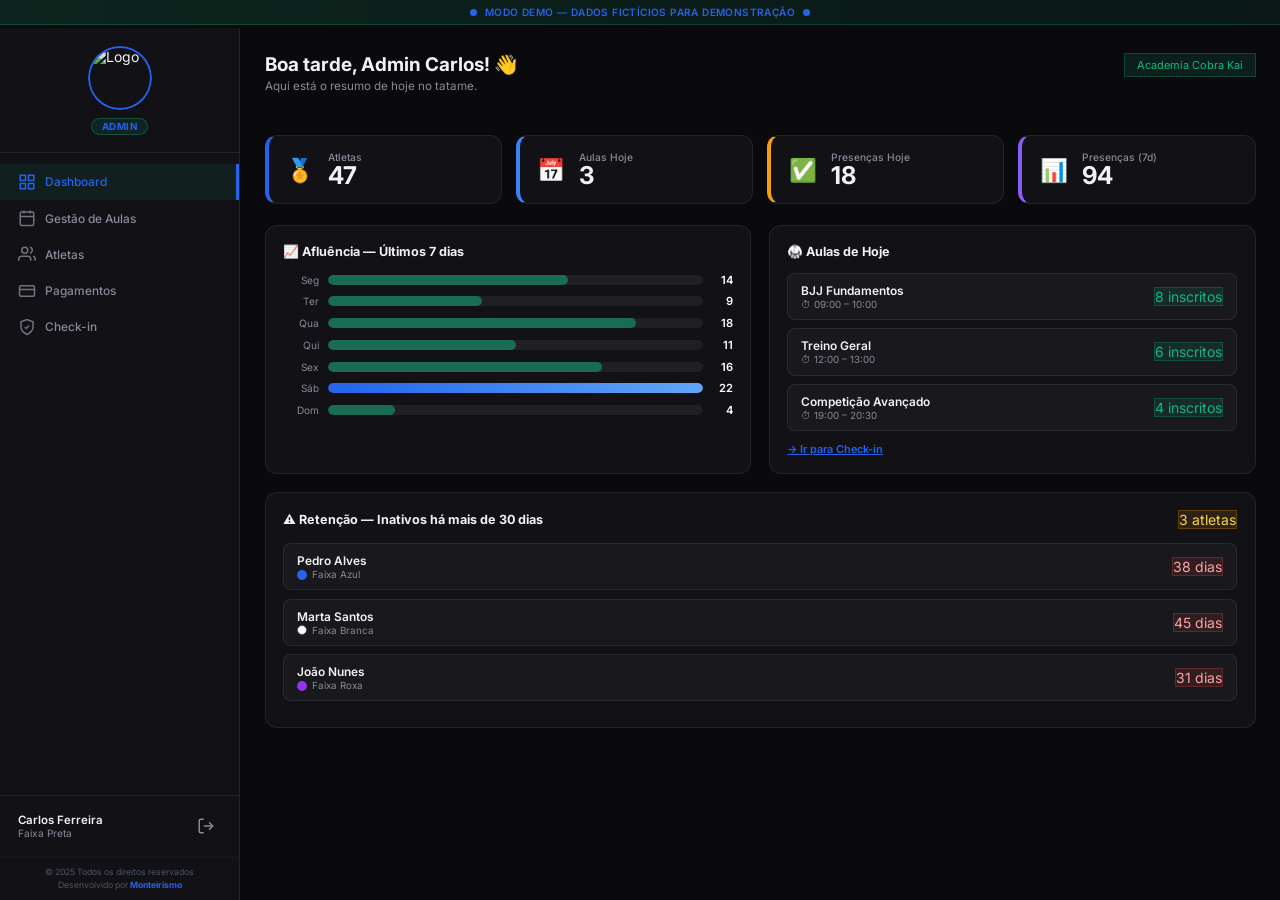
==== demo.html @ 76467cbd "modif. design" ====
<!DOCTYPE html>
<html lang="pt">
<head>
  <meta charset="UTF-8" />
  <meta name="viewport" content="width=device-width, initial-scale=1.0" />
  <title>Tatame Control — Demo</title>
  <link href="https://fonts.googleapis.com/css2?family=Inter:wght@300;400;500;600;700&display=swap" rel="stylesheet" />
  <style>
    /* ===== RESET & VARS ===== */
    *, *::before, *::after { box-sizing: border-box; margin: 0; padding: 0; }
    :root {
      --primary: #2563eb;
      --primary-dark: #1d4ed8;
      --primary-glow: rgba(37, 99, 235, 0.2);
      --bg-dark: #0a0a0c;
      --bg-card: #111116;
      --bg-hover: rgba(255,255,255,0.04);
      --text-main: #f2f2f5;
      --text-muted: #8a8a9a;
      --danger: #ef4444;
      --warning: #f0b429;
      --blue: #3b82f6;
      --purple: #8b5cf6;
      --border: rgba(255,255,255,0.08);
      --radius: 12px;
      --sidebar-w: 240px;
    }
    html, body { height: 100%; overflow: hidden; font-family: 'Inter', system-ui, sans-serif; font-size: 14px; background: var(--bg-dark); color: var(--text-main); }

    /* ===== LAYOUT ===== */
    .app { display: flex; height: 100%; overflow: hidden; }

    /* ===== SIDEBAR ===== */
    .sidebar {
      width: var(--sidebar-w);
      background: var(--bg-card);
      border-right: 1px solid var(--border);
      display: flex;
      flex-direction: column;
      flex-shrink: 0;
      overflow: hidden;
    }
    .sidebar-header {
      padding: 1.25rem 1rem;
      border-bottom: 1px solid var(--border);
      display: flex;
      flex-direction: column;
      align-items: center;
      gap: 0.6rem;
    }
    .sidebar-logo-wrap {
      width: 64px; height: 64px;
      border-radius: 50%;
      border: 2px solid var(--primary);
      background: white;
      display: flex; align-items: center; justify-content: center;
      overflow: hidden;
      padding: 3px;
    }
    .sidebar-logo-wrap span {
      font-size: 1.8rem;
    }
    .role-badge {
      background: rgba(16,185,129,0.12);
      color: var(--primary);
      border: 1px solid rgba(16,185,129,0.3);
      padding: 2px 10px;
      border-radius: 999px;
      font-size: 0.7rem;
      font-weight: 700;
      text-transform: uppercase;
      letter-spacing: 0.06em;
    }
    .sidebar-nav {
      flex: 1;
      padding: 0.75rem 0;
      overflow-y: auto;
    }
    .nav-item {
      display: flex;
      align-items: center;
      gap: 0.65rem;
      padding: 0.65rem 1.25rem;
      color: var(--text-muted);
      cursor: pointer;
      transition: all 0.18s;
      font-size: 0.85rem;
      font-weight: 500;
      border-right: 3px solid transparent;
      user-select: none;
    }
    .nav-item:hover { background: rgba(255,255,255,0.04); color: var(--text-main); }
    .nav-item.active { background: rgba(16,185,129,0.08); color: var(--primary); border-right-color: var(--primary); }
    .nav-item svg { flex-shrink: 0; opacity: 0.8; }
    .nav-item.active svg { opacity: 1; }
    .sidebar-footer {
      padding: 1rem 1.25rem;
      border-top: 1px solid var(--border);
      display: flex;
      align-items: center;
      justify-content: space-between;
    }
    .user-info .user-name { font-size: 0.82rem; font-weight: 600; }
    .user-info .user-belt { font-size: 0.72rem; color: var(--text-muted); }
    .btn-logout {
      width: 32px; height: 32px;
      display: flex; align-items: center; justify-content: center;
      border-radius: 8px;
      color: var(--text-muted);
      cursor: pointer;
      transition: all 0.2s;
    }
    .btn-logout:hover { background: rgba(239,68,68,0.1); color: var(--danger); }
    .sidebar-credits {
      padding: 0.6rem 1rem;
      text-align: center;
      font-size: 0.62rem;
      color: #4b5563;
      border-top: 1px solid rgba(255,255,255,0.02);
      line-height: 1.5;
    }
    .sidebar-credits strong { color: var(--primary); }

    /* ===== MAIN ===== */
    .main-content {
      flex: 1;
      overflow-y: auto;
      padding: 1.75rem;
      background: var(--bg-dark);
    }
    .page { display: none; animation: fadeIn 0.3s ease; }
    .page.active { display: block; }
    @keyframes fadeIn { from { opacity:0; transform:translateY(8px); } to { opacity:1; transform:translateY(0); } }

    /* ===== SHARED ===== */
    .page-title { font-size: 1.35rem; font-weight: 700; margin-bottom: 0.25rem; }
    .page-subtitle { color: var(--text-muted); font-size: 0.83rem; margin-bottom: 1.5rem; }
    .card {
      background: var(--bg-card);
      border: 1px solid var(--border);
      border-radius: var(--radius);
      padding: 1.25rem;
    }
    .card-title { font-size: 0.9rem; font-weight: 700; margin-bottom: 1rem; }
    .pill-primary { background: var(--primary-glow); color: var(--primary); border:1px solid rgba(37, 99, 235, 0.3); }
    .pill-green { background: rgba(16,185,129,0.12); color: #10b981; border:1px solid rgba(16,185,129,0.25); }
    .pill-red   { background: rgba(239,68,68,0.12); color: #fca5a5; border:1px solid rgba(239,68,68,0.25); }
    .pill-blue  { background: rgba(59,130,246,0.12); color: #93c5fd; border:1px solid rgba(59,130,246,0.25); }
    .pill-yellow{ background: rgba(245,158,11,0.12); color: #fcd34d; border:1px solid rgba(245,158,11,0.25); }
    .pill-gray  { background: rgba(255,255,255,0.07); color: var(--text-muted); border:1px solid var(--border); }

    /* ===== DASHBOARD ===== */
    .stat-grid { display: grid; grid-template-columns: repeat(4,1fr); gap: 1rem; margin-bottom: 1.5rem; }
    .stat-card {
      background: var(--bg-card);
      border: 1px solid var(--border);
      border-radius: var(--radius);
      padding: 1.1rem 1.25rem;
      display: flex; align-items: center; gap: 1rem;
      transition: transform 0.2s, box-shadow 0.2s;
    }
    .stat-card:hover { transform: translateY(-2px); box-shadow: 0 8px 24px rgba(0,0,0,0.3); }
    .stat-card.green { border-left: 4px solid var(--primary); }
    .stat-card.blue  { border-left: 4px solid #3b82f6; }
    .stat-card.orange{ border-left: 4px solid #f59e0b; }
    .stat-card.purple{ border-left: 4px solid #8b5cf6; }
    .stat-icon { font-size: 1.6rem; flex-shrink: 0; }
    .stat-label { font-size: 0.73rem; color: var(--text-muted); font-weight: 500; }
    .stat-value { font-size: 1.75rem; font-weight: 700; line-height: 1; }

    .dash-grid { display: grid; grid-template-columns: 1fr 1fr; gap: 1.25rem; }
    .chart-bar-row { display:flex; align-items:center; gap:0.6rem; margin-bottom:0.55rem; }
    .chart-day { width:2.6rem; text-align:right; font-size:0.72rem; color:var(--text-muted); text-transform:capitalize; flex-shrink:0; }
    .chart-track { flex:1; background:rgba(255,255,255,0.06); border-radius:999px; height:10px; overflow:hidden; }
    .chart-fill { height:100%; border-radius:999px; background:linear-gradient(90deg,var(--primary),#60a5fa); transition:width 0.5s ease; }
    .chart-count { width:1.5rem; text-align:right; font-size:0.8rem; font-weight:600; flex-shrink:0; }

    .class-row {
      display:flex; justify-content:space-between; align-items:center;
      background:rgba(255,255,255,0.03); border:1px solid var(--border);
      border-radius:8px; padding:0.65rem 0.9rem; margin-bottom:0.6rem;
    }
    .class-row-title { font-weight:600; font-size:0.85rem; }
    .class-row-time  { font-size:0.7rem; color:var(--text-muted); margin-top:1px; }

    .progress-wrap { margin-bottom: 1.5rem; }
    .progress-label { display:flex; justify-content:space-between; font-size:0.78rem; color:var(--text-muted); margin-bottom:0.35rem; }
    .progress-track { background:rgba(255,255,255,0.08); border-radius:999px; height:8px; overflow:hidden; }
    .progress-fill { height:100%; border-radius:999px; background:linear-gradient(90deg,var(--primary),#60a5fa); }

    /* ===== ATLETAS ===== */
    .search-bar {
      display:flex; gap:0.75rem; margin-bottom:1.25rem; align-items:center;
    }
    .search-input {
      flex:1; background:var(--bg-card); border:1px solid var(--border);
      border-radius:8px; padding:0.55rem 0.9rem;
      color:var(--text-main); font-size:0.85rem; outline:none;
      transition:border-color 0.2s;
    }
    .search-input:focus { border-color:var(--primary); }
    .athlete-table { width:100%; border-collapse:collapse; }
    .athlete-table thead th {
      text-align:left; font-size:0.72rem; font-weight:600;
      color:var(--text-muted); text-transform:uppercase; letter-spacing:0.06em;
      padding:0.5rem 0.75rem; border-bottom:1px solid var(--border);
    }
    .athlete-table tbody tr { border-bottom:1px solid rgba(255,255,255,0.04); transition:background 0.15s; }
    .athlete-table tbody tr:hover { background:rgba(255,255,255,0.02); }
    .athlete-table td { padding:0.7rem 0.75rem; font-size:0.83rem; }
    .avatar {
      width:30px; height:30px; border-radius:50%;
      display:inline-flex; align-items:center; justify-content:center;
      font-weight:700; font-size:0.75rem; flex-shrink:0;
    }
    .belt-dot {
      width:10px; height:10px; border-radius:50%; display:inline-block;
    }

    /* ===== PAGAMENTOS ===== */
    .payment-row {
      display:flex; justify-content:space-between; align-items:center;
      padding:0.75rem 0; border-bottom:1px solid rgba(255,255,255,0.04);
    }
    .payment-row:last-child { border-bottom:none; }
    .payment-name { font-weight:600; font-size:0.85rem; }
    .payment-plan { font-size:0.72rem; color:var(--text-muted); margin-top:2px; }

    /* ===== CHECK-IN ===== */
    .checkin-header { display:flex; justify-content:space-between; align-items:center; margin-bottom:1.25rem; }
    .checkin-class-select {
      display:grid; grid-template-columns:1fr 1fr; gap:0.75rem; margin-bottom:1.25rem;
    }
    .checkin-class-card {
      background:var(--bg-card); border:1px solid var(--border);
      border-radius:10px; padding:0.9rem 1rem; cursor:pointer; transition:all 0.18s;
    }
    .checkin-class-card:hover, .checkin-class-card.selected {
      border-color:var(--primary); background:var(--primary-glow);
    }
    .checkin-class-name { font-weight:700; font-size:0.88rem; margin-bottom:2px; }
    .checkin-class-meta { font-size:0.72rem; color:var(--text-muted); }
    .checkin-list { display:flex; flex-direction:column; gap:0.5rem; }
    .checkin-athlete-row {
      display:flex; justify-content:space-between; align-items:center;
      background:rgba(255,255,255,0.03); border:1px solid var(--border);
      border-radius:8px; padding:0.6rem 0.9rem;
    }
    .checkin-name { font-size:0.85rem; font-weight:600; }
    .checkin-belt { font-size:0.7rem; color:var(--text-muted); margin-top:1px; }
    .checkin-btn {
      padding:0.3rem 0.8rem; border-radius:6px; font-size:0.75rem; font-weight:700;
      cursor:pointer; transition:all 0.18s; border:none;
    }
    .checkin-btn.in { background:rgba(37,99,235,0.15); color:var(--primary); border:1px solid rgba(37,99,235,0.3); }
    .checkin-btn.in:hover { background:var(--primary); color:white; }
    .checkin-btn.done { background:rgba(37,99,235,0.08); color:#60a5fa; border:1px solid rgba(37,99,235,0.2); cursor:default; }

    /* ===== AULAS ===== */
    .classes-grid { display:grid; grid-template-columns:repeat(2,1fr); gap:1rem; }
    .class-card {
      background:var(--bg-card); border:1px solid var(--border);
      border-radius:var(--radius); padding:1.1rem;
      transition:all 0.2s;
    }
    .class-card:hover { border-color:rgba(37,99,235,0.4); transform:translateY(-2px); }
    .class-card-header { display:flex; justify-content:space-between; align-items:flex-start; margin-bottom:0.75rem; }
    .class-card-title { font-weight:700; font-size:0.9rem; }
    .class-card-date { font-size:0.72rem; color:var(--text-muted); margin-top:2px; }
    .class-card-meta { display:flex; gap:0.5rem; flex-wrap:wrap; margin-bottom:0.9rem; }
    .class-card-meta span { font-size:0.72rem; color:var(--text-muted); }
    .class-capacity { margin-bottom:0.75rem; }
    .capacity-bar-track { background:rgba(255,255,255,0.08); border-radius:999px; height:6px; margin-top:4px; overflow:hidden; }
    .capacity-bar-fill { height:100%; border-radius:999px; background:var(--primary); }
    .btn-book {
      width:100%; padding:0.55rem; border-radius:8px;
      font-size:0.82rem; font-weight:700; cursor:pointer; border:none;
      transition:all 0.2s;
    }
    .btn-book.available { background:rgba(37,99,235,0.15); color:var(--primary); border:1px solid rgba(37,99,235,0.3); }
    .btn-book.available:hover { background:var(--primary); color:white; }
    .btn-book.booked { background:rgba(37,99,235,0.08); color:#60a5fa; border:1px solid rgba(37,99,235,0.2); cursor:default; }
    .btn-book.full { background:rgba(239,68,68,0.08); color:#fca5a5; border:1px solid rgba(239,68,68,0.2); cursor:default; }

    /* ===== DEMO BADGE (fora do demo) ===== */
    .demo-mode-banner {
      position:absolute; top:0; left:0; right:0;
      background:linear-gradient(90deg,rgba(16,185,129,0.15),rgba(16,185,129,0.08));
      border-bottom:1px solid rgba(16,185,129,0.25);
      padding:6px 14px;
      display:flex; align-items:center; justify-content:center; gap:8px;
      font-size:0.72rem; color:var(--primary); font-weight:600;
      letter-spacing:0.04em; text-transform:uppercase;
      z-index:10;
    }
    .demo-dot { width:7px; height:7px; border-radius:50%; background:var(--primary); animation:pulse 2s infinite; }
    @keyframes pulse { 0%,100%{opacity:1;transform:scale(1)} 50%{opacity:0.5;transform:scale(0.8)} }
    .app-wrapper { position:relative; height:100%; display:flex; flex-direction:column; }
    .app-inner { flex:1; overflow:hidden; display:flex; flex-direction:column; }
    .app-with-banner { padding-top:28px; }

    /* scrollbar */
    ::-webkit-scrollbar { width:4px; }
    ::-webkit-scrollbar-track { background:transparent; }
    ::-webkit-scrollbar-thumb { background:rgba(255,255,255,0.12); border-radius:2px; }
  </style>
</head>
<body>
<div class="app-wrapper">
  <div class="demo-mode-banner">
    <div class="demo-dot"></div>
    Modo Demo — Dados fictícios para demonstração
    <div class="demo-dot"></div>
  </div>

  <div class="app-inner app-with-banner">
    <div class="app">

      <!-- SIDEBAR -->
      <nav class="sidebar">
        <div class="sidebar-header">
          <div class="sidebar-logo-wrap" style="padding: 0; border: none; background: transparent;">
            <img src="https://xohxgafjrafssdogkrpu.supabase.co/storage/v1/object/public/imagens/TatameControl_logo.png" alt="Logo" style="width: 100%; height: 100%; border-radius: 50%; object-fit: cover; border: 2px solid var(--primary);" />
          </div>
          <span class="role-badge">Admin</span>
        </div>
        <div class="sidebar-nav">
          <div class="nav-item active" onclick="showPage('dashboard',this)">
            <svg width="18" height="18" viewBox="0 0 24 24" fill="none" stroke="currentColor" stroke-width="2"><rect x="3" y="3" width="7" height="7"/><rect x="14" y="3" width="7" height="7"/><rect x="3" y="14" width="7" height="7"/><rect x="14" y="14" width="7" height="7"/></svg>
            Dashboard
          </div>
          <div class="nav-item" onclick="showPage('aulas',this)">
            <svg width="18" height="18" viewBox="0 0 24 24" fill="none" stroke="currentColor" stroke-width="2"><rect x="3" y="4" width="18" height="18" rx="2"/><line x1="16" y1="2" x2="16" y2="6"/><line x1="8" y1="2" x2="8" y2="6"/><line x1="3" y1="10" x2="21" y2="10"/></svg>
            Gestão de Aulas
          </div>
          <div class="nav-item" onclick="showPage('atletas',this)">
            <svg width="18" height="18" viewBox="0 0 24 24" fill="none" stroke="currentColor" stroke-width="2"><path d="M17 21v-2a4 4 0 0 0-4-4H5a4 4 0 0 0-4 4v2"/><circle cx="9" cy="7" r="4"/><path d="M23 21v-2a4 4 0 0 0-3-3.87"/><path d="M16 3.13a4 4 0 0 1 0 7.75"/></svg>
            Atletas
          </div>
          <div class="nav-item" onclick="showPage('pagamentos',this)">
            <svg width="18" height="18" viewBox="0 0 24 24" fill="none" stroke="currentColor" stroke-width="2"><rect x="2" y="5" width="20" height="14" rx="2"/><line x1="2" y1="10" x2="22" y2="10"/></svg>
            Pagamentos
          </div>
          <div class="nav-item" onclick="showPage('checkin',this)">
            <svg width="18" height="18" viewBox="0 0 24 24" fill="none" stroke="currentColor" stroke-width="2"><path d="M12 22s8-4 8-10V5l-8-3-8 3v7c0 6 8 10 8 10z"/><path d="M9 12l2 2 4-4"/></svg>
            Check-in
          </div>
        </div>
        <div class="sidebar-footer">
          <div class="user-info">
            <div class="user-name">Carlos Ferreira</div>
            <div class="user-belt">Faixa Preta</div>
          </div>
          <div class="btn-logout" title="Sair">
            <svg width="18" height="18" viewBox="0 0 24 24" fill="none" stroke="currentColor" stroke-width="2"><path d="M9 21H5a2 2 0 0 1-2-2V5a2 2 0 0 1 2-2h4"/><polyline points="16 17 21 12 16 7"/><line x1="21" y1="12" x2="9" y2="12"/></svg>
          </div>
        </div>
        <div class="sidebar-credits">
          <p>© 2025 Todos os direitos reservados</p>
          <p>Desenvolvido por <strong>Monteirismo</strong></p>
        </div>
      </nav>

      <!-- MAIN -->
      <main class="main-content">

        <!-- ===== DASHBOARD ===== -->
        <div class="page active" id="page-dashboard">
          <div style="display:flex;justify-content:space-between;align-items:flex-start;margin-bottom:1.5rem;">
            <div>
              <div class="page-title">Boa tarde, Admin Carlos! 👋</div>
              <div class="page-subtitle">Aqui está o resumo de hoje no tatame.</div>
            </div>
            <span class="pill pill-green" style="font-size:0.78rem;padding:4px 12px;">Academia Cobra Kai</span>
          </div>

          <div class="stat-grid">
            <div class="stat-card green">
              <div class="stat-icon">🏅</div>
              <div><div class="stat-label">Atletas</div><div class="stat-value">47</div></div>
            </div>
            <div class="stat-card blue">
              <div class="stat-icon">📅</div>
              <div><div class="stat-label">Aulas Hoje</div><div class="stat-value">3</div></div>
            </div>
            <div class="stat-card orange">
              <div class="stat-icon">✅</div>
              <div><div class="stat-label">Presenças Hoje</div><div class="stat-value">18</div></div>
            </div>
            <div class="stat-card purple">
              <div class="stat-icon">📊</div>
              <div><div class="stat-label">Presenças (7d)</div><div class="stat-value">94</div></div>
            </div>
          </div>

          <div class="dash-grid">
            <!-- Gráfico -->
            <div class="card">
              <div class="card-title">📈 Afluência — Últimos 7 dias</div>
              <div id="chart"></div>
            </div>

            <!-- Aulas de Hoje -->
            <div class="card">
              <div class="card-title">🥋 Aulas de Hoje</div>
              <div class="class-row">
                <div><div class="class-row-title">BJJ Fundamentos</div><div class="class-row-time">⏱ 09:00 – 10:00</div></div>
                <span class="pill pill-green">8 inscritos</span>
              </div>
              <div class="class-row">
                <div><div class="class-row-title">Treino Geral</div><div class="class-row-time">⏱ 12:00 – 13:00</div></div>
                <span class="pill pill-green">6 inscritos</span>
              </div>
              <div class="class-row">
                <div><div class="class-row-title">Competição Avançado</div><div class="class-row-time">⏱ 19:00 – 20:30</div></div>
                <span class="pill pill-green">4 inscritos</span>
              </div>
              <a href="#" style="display:block;margin-top:0.75rem;font-size:0.78rem;color:var(--primary);font-weight:600;" onclick="showPage('checkin',document.querySelector('.nav-item:nth-child(5)'));return false;">→ Ir para Check-in</a>
            </div>

            <!-- Retenção -->
            <div class="card" style="grid-column:1/-1;">
              <div style="display:flex;justify-content:space-between;align-items:center;margin-bottom:1rem;">
                <div class="card-title" style="margin:0;">⚠️ Retenção — Inativos há mais de 30 dias</div>
                <span class="pill pill-yellow">3 atletas</span>
              </div>
              <div class="class-row">
                <div><div class="class-row-title">Pedro Alves</div><div class="class-row-time" style="display:flex;align-items:center;gap:5px;"><span class="belt-dot" style="background:#2563eb;"></span>Faixa Azul</div></div>
                <span class="pill pill-red">38 dias</span>
              </div>
              <div class="class-row">
                <div><div class="class-row-title">Marta Santos</div><div class="class-row-time" style="display:flex;align-items:center;gap:5px;"><span class="belt-dot" style="background:#fff;border:1px solid #555;"></span>Faixa Branca</div></div>
                <span class="pill pill-red">45 dias</span>
              </div>
              <div class="class-row">
                <div><div class="class-row-title">João Nunes</div><div class="class-row-time" style="display:flex;align-items:center;gap:5px;"><span class="belt-dot" style="background:#9333ea;"></span>Faixa Roxa</div></div>
                <span class="pill pill-red">31 dias</span>
              </div>
            </div>
          </div>
        </div>

        <!-- ===== AULAS ===== -->
        <div class="page" id="page-aulas">
          <div class="page-title">Gestão de Aulas</div>
          <div class="page-subtitle">Cria e gere as aulas da tua academia.</div>

          <div style="display:flex;justify-content:space-between;align-items:center;margin-bottom:1.25rem;">
            <div style="font-size:0.82rem;color:var(--text-muted);">Semana de 10 – 16 Mar 2025</div>
            <button style="background:var(--primary);color:white;padding:0.5rem 1rem;border-radius:8px;font-size:0.8rem;font-weight:700;cursor:pointer;border:none;">+ Nova Aula</button>
          </div>

          <div class="classes-grid">
            <div class="class-card">
              <div class="class-card-header">
                <div><div class="class-card-title">BJJ Fundamentos</div><div class="class-card-date">Segunda, 10 Mar</div></div>
                <span class="pill pill-green">Aberta</span>
              </div>
              <div class="class-card-meta">
                <span>⏱ 09:00 – 10:00</span>
                <span>•</span>
                <span>👤 Carlos Ferreira</span>
                <span>•</span>
                <span>🔄 Recorrente</span>
              </div>
              <div class="class-capacity">
                <div style="display:flex;justify-content:space-between;font-size:0.72rem;color:var(--text-muted);margin-bottom:3px;"><span>Inscritos</span><span>8 / 15</span></div>
                <div class="capacity-bar-track"><div class="capacity-bar-fill" style="width:53%;"></div></div>
              </div>
              <button class="btn-book booked" disabled>✓ Inscrito</button>
            </div>
            <div class="class-card">
              <div class="class-card-header">
                <div><div class="class-card-title">Treino Geral</div><div class="class-card-date">Segunda, 10 Mar</div></div>
                <span class="pill pill-green">Aberta</span>
              </div>
              <div class="class-card-meta">
                <span>⏱ 12:00 – 13:00</span>
                <span>•</span>
                <span>👤 Rui Monteiro</span>
              </div>
              <div class="class-capacity">
                <div style="display:flex;justify-content:space-between;font-size:0.72rem;color:var(--text-muted);margin-bottom:3px;"><span>Inscritos</span><span>6 / 12</span></div>
                <div class="capacity-bar-track"><div class="capacity-bar-fill" style="width:50%;"></div></div>
              </div>
              <button class="btn-book available" onclick="this.className='btn-book booked';this.disabled=true;this.textContent='✓ Inscrito';">Inscrever-me</button>
            </div>
            <div class="class-card">
              <div class="class-card-header">
                <div><div class="class-card-title">Competição Avançado</div><div class="class-card-date">Terça, 11 Mar</div></div>
                <span class="pill pill-green">Aberta</span>
              </div>
              <div class="class-card-meta">
                <span>⏱ 19:00 – 20:30</span>
                <span>•</span>
                <span>👤 Carlos Ferreira</span>
                <span>•</span>
                <span>🔄 Recorrente</span>
              </div>
              <div class="class-capacity">
                <div style="display:flex;justify-content:space-between;font-size:0.72rem;color:var(--text-muted);margin-bottom:3px;"><span>Inscritos</span><span>4 / 8</span></div>
                <div class="capacity-bar-track"><div class="capacity-bar-fill" style="width:50%;"></div></div>
              </div>
              <button class="btn-book available" onclick="this.className='btn-book booked';this.disabled=true;this.textContent='✓ Inscrito';">Inscrever-me</button>
            </div>
            <div class="class-card">
              <div class="class-card-header">
                <div><div class="class-card-title">Infanto-Juvenil</div><div class="class-card-date">Quarta, 12 Mar</div></div>
                <span class="pill pill-red">Lotada</span>
              </div>
              <div class="class-card-meta">
                <span>⏱ 17:00 – 18:00</span>
                <span>•</span>
                <span>👤 Ana Costa</span>
              </div>
              <div class="class-capacity">
                <div style="display:flex;justify-content:space-between;font-size:0.72rem;color:var(--text-muted);margin-bottom:3px;"><span>Inscritos</span><span>10 / 10</span></div>
                <div class="capacity-bar-track"><div class="capacity-bar-fill" style="width:100%;background:#ef4444;"></div></div>
              </div>
              <button class="btn-book full" disabled>Aula Lotada</button>
            </div>
            <div class="class-card">
              <div class="class-card-header">
                <div><div class="class-card-title">NoGi / Submission</div><div class="class-card-date">Quinta, 13 Mar</div></div>
                <span class="pill pill-green">Aberta</span>
              </div>
              <div class="class-card-meta">
                <span>⏱ 20:00 – 21:30</span>
                <span>•</span>
                <span>👤 Rui Monteiro</span>
                <span>•</span>
                <span>🔄 Recorrente</span>
              </div>
              <div class="class-capacity">
                <div style="display:flex;justify-content:space-between;font-size:0.72rem;color:var(--text-muted);margin-bottom:3px;"><span>Inscritos</span><span>3 / 20</span></div>
                <div class="capacity-bar-track"><div class="capacity-bar-fill" style="width:15%;"></div></div>
              </div>
              <button class="btn-book available" onclick="this.className='btn-book booked';this.disabled=true;this.textContent='✓ Inscrito';">Inscrever-me</button>
            </div>
            <div class="class-card">
              <div class="class-card-header">
                <div><div class="class-card-title">BJJ Open Mat</div><div class="class-card-date">Sábado, 15 Mar</div></div>
                <span class="pill pill-green">Aberta</span>
              </div>
              <div class="class-card-meta">
                <span>⏱ 10:00 – 12:00</span>
                <span>•</span>
                <span>👤 Carlos Ferreira</span>
              </div>
              <div class="class-capacity">
                <div style="display:flex;justify-content:space-between;font-size:0.72rem;color:var(--text-muted);margin-bottom:3px;"><span>Inscritos</span><span>11 / 25</span></div>
                <div class="capacity-bar-track"><div class="capacity-bar-fill" style="width:44%;"></div></div>
              </div>
              <button class="btn-book available" onclick="this.className='btn-book booked';this.disabled=true;this.textContent='✓ Inscrito';">Inscrever-me</button>
            </div>
          </div>
        </div>

        <!-- ===== ATLETAS ===== -->
        <div class="page" id="page-atletas">
          <div class="page-title">Atletas</div>
          <div class="page-subtitle">Lista e gestão dos atletas da academia.</div>
          <div class="search-bar">
            <input class="search-input" type="text" placeholder="🔍  Pesquisar atleta..." oninput="filterAthletes(this.value)" />
            <span class="pill pill-green" style="flex-shrink:0;">47 atletas</span>
          </div>
          <div class="card" style="padding:0;overflow:hidden;">
            <table class="athlete-table" id="athlete-table">
              <thead>
                <tr>
                  <th>Nome</th>
                  <th>Faixa</th>
                  <th>Presenças</th>
                  <th>Estado</th>
                  <th>Escola</th>
                </tr>
              </thead>
              <tbody id="athlete-tbody"></tbody>
            </table>
          </div>
        </div>

        <!-- ===== PAGAMENTOS ===== -->
        <div class="page" id="page-pagamentos">
          <div class="page-title">Pagamentos</div>
          <div class="page-subtitle">Controlo de mensalidades e estado financeiro.</div>

          <div style="display:grid;grid-template-columns:repeat(3,1fr);gap:1rem;margin-bottom:1.5rem;">
            <div class="card" style="text-align:center;">
              <div style="font-size:1.6rem;font-weight:700;color:var(--primary);">39</div>
              <div style="font-size:0.72rem;color:var(--text-muted);margin-top:2px;">Pagamentos em Dia</div>
            </div>
            <div class="card" style="text-align:center;">
              <div style="font-size:1.6rem;font-weight:700;color:var(--danger);">8</div>
              <div style="font-size:0.72rem;color:var(--text-muted);margin-top:2px;">Em Atraso</div>
            </div>
            <div class="card" style="text-align:center;">
              <div style="font-size:1.6rem;font-weight:700;color:var(--warning);">940 €</div>
              <div style="font-size:0.72rem;color:var(--text-muted);margin-top:2px;">Receita do Mês</div>
            </div>
          </div>

          <div class="card">
            <div class="card-title">Estado dos Pagamentos — Março 2025</div>
            <div id="payment-list"></div>
          </div>
        </div>

        <!-- ===== CHECK-IN ===== -->
        <div class="page" id="page-checkin">
          <div class="page-title">Check-in</div>
          <div class="page-subtitle">Regista presenças nas aulas de hoje.</div>

          <div style="margin-bottom:1rem;font-size:0.82rem;color:var(--text-muted);font-weight:600;text-transform:uppercase;letter-spacing:0.05em;">Seleciona a aula</div>
          <div class="checkin-class-select">
            <div class="checkin-class-card selected" onclick="selectClass(this,'BJJ Fundamentos')">
              <div class="checkin-class-name">BJJ Fundamentos</div>
              <div class="checkin-class-meta">⏱ 09:00 – 10:00 &nbsp;•&nbsp; 8 inscritos</div>
            </div>
            <div class="checkin-class-card" onclick="selectClass(this,'Treino Geral')">
              <div class="checkin-class-name">Treino Geral</div>
              <div class="checkin-class-meta">⏱ 12:00 – 13:00 &nbsp;•&nbsp; 6 inscritos</div>
            </div>
            <div class="checkin-class-card" onclick="selectClass(this,'Competição Avançado')">
              <div class="checkin-class-name">Competição Avançado</div>
              <div class="checkin-class-meta">⏱ 19:00 – 20:30 &nbsp;•&nbsp; 4 inscritos</div>
            </div>
          </div>

          <div style="display:flex;justify-content:space-between;align-items:center;margin-bottom:0.9rem;">
            <div style="font-weight:700;font-size:0.88rem;">Lista de Inscritos</div>
            <span class="pill pill-green" id="checkin-counter">0 / 8 presentes</span>
          </div>
          <div class="checkin-list" id="checkin-list"></div>
        </div>

      </main>
    </div>
  </div>
</div>

<script>
// ===== DATA =====
const athletes = [
  { name:'Ana Costa',       belt:'Azul',   color:'#2563eb', attended:142, active:true,  school:'Cobra Kai' },
  { name:'Bruno Silva',     belt:'Branca',  color:'#fff',    attended:28,  active:true,  school:'Cobra Kai', white:true },
  { name:'Carlos Tavares',  belt:'Roxa',   color:'#9333ea', attended:287, active:true,  school:'Cobra Kai' },
  { name:'Diana Fonseca',   belt:'Azul',   color:'#2563eb', attended:165, active:true,  school:'Cobra Kai' },
  { name:'Eduardo Lopes',   belt:'Marrom', color:'#92400e', attended:398, active:true,  school:'Cobra Kai' },
  { name:'Filipa Neves',    belt:'Branca',  color:'#fff',    attended:12,  active:false, school:'Cobra Kai', white:true },
  { name:'Gonçalo Reis',    belt:'Azul',   color:'#2563eb', attended:201, active:true,  school:'Cobra Kai' },
  { name:'Helena Sousa',    belt:'Roxa',   color:'#9333ea', attended:310, active:true,  school:'Cobra Kai' },
  { name:'Ivo Marques',     belt:'Branca',  color:'#fff',    attended:55,  active:true,  school:'Cobra Kai', white:true },
  { name:'Joana Carvalho',  belt:'Azul',   color:'#2563eb', attended:132, active:true,  school:'Cobra Kai' },
  { name:'Kevin Santos',    belt:'Branca',  color:'#fff',    attended:8,   active:true,  school:'Cobra Kai', white:true },
  { name:'Laura Ferreira',  belt:'Azul',   color:'#2563eb', attended:177, active:false, school:'Cobra Kai' },
  { name:'Manuel Rodrigues',belt:'Marrom', color:'#92400e', attended:421, active:true,  school:'Cobra Kai' },
  { name:'Nuno Almeida',    belt:'Azul',   color:'#2563eb', attended:143, active:true,  school:'Cobra Kai' },
  { name:'Olga Pereira',    belt:'Branca',  color:'#fff',    attended:34,  active:true,  school:'Cobra Kai', white:true },
  { name:'Pedro Alves',     belt:'Azul',   color:'#2563eb', attended:89,  active:false, school:'Cobra Kai' },
  { name:'Rita Gomes',      belt:'Roxa',   color:'#9333ea', attended:265, active:true,  school:'Cobra Kai' },
  { name:'Sérgio Costa',    belt:'Branca',  color:'#fff',    attended:19,  active:true,  school:'Cobra Kai', white:true },
  { name:'Tânia Baptista',  belt:'Azul',   color:'#2563eb', attended:198, active:true,  school:'Cobra Kai' },
  { name:'Ulisses Maia',    belt:'Branca',  color:'#fff',    attended:7,   active:true,  school:'Cobra Kai', white:true },
];

const payments = [
  { name:'Ana Costa',        plan:'Standard',  paid:true  },
  { name:'Bruno Silva',      plan:'Starter',   paid:true  },
  { name:'Carlos Tavares',   plan:'Plus',      paid:true  },
  { name:'Diana Fonseca',    plan:'Standard',  paid:false },
  { name:'Eduardo Lopes',    plan:'Pro',       paid:true  },
  { name:'Filipa Neves',     plan:'Starter',   paid:false },
  { name:'Gonçalo Reis',     plan:'Standard',  paid:true  },
  { name:'Helena Sousa',     plan:'Plus',      paid:true  },
  { name:'Ivo Marques',      plan:'Starter',   paid:false },
  { name:'Joana Carvalho',   plan:'Standard',  paid:true  },
  { name:'Kevin Santos',     plan:'Starter',   paid:true  },
  { name:'Laura Ferreira',   plan:'Standard',  paid:false },
  { name:'Manuel Rodrigues', plan:'Pro',       paid:true  },
  { name:'Nuno Almeida',     plan:'Standard',  paid:true  },
  { name:'Olga Pereira',     plan:'Starter',   paid:true  },
  { name:'Pedro Alves',      plan:'Starter',   paid:false },
  { name:'Rita Gomes',       plan:'Plus',      paid:true  },
  { name:'Sérgio Costa',     plan:'Starter',   paid:false },
  { name:'Tânia Baptista',   plan:'Standard',  paid:true  },
  { name:'Ulisses Maia',     plan:'Starter',   paid:false },
];

const checkinAthletes = {
  'BJJ Fundamentos':    ['Ana Costa','Bruno Silva','Carlos Tavares','Diana Fonseca','Eduardo Lopes','Gonçalo Reis','Helena Sousa','Ivo Marques'],
  'Treino Geral':       ['Joana Carvalho','Kevin Santos','Manuel Rodrigues','Nuno Almeida','Olga Pereira','Tânia Baptista'],
  'Competição Avançado':['Carlos Tavares','Eduardo Lopes','Manuel Rodrigues','Rita Gomes'],
};

const beltColors = { 'Azul':'#2563eb','Roxa':'#9333ea','Marrom':'#92400e','Branca':'#fff' };
const athleteBelts = {};
athletes.forEach(a => athleteBelts[a.name] = a.belt);

// ===== NAV =====
function showPage(id, el) {
  document.querySelectorAll('.page').forEach(p => p.classList.remove('active'));
  document.querySelectorAll('.nav-item').forEach(n => n.classList.remove('active'));
  document.getElementById('page-' + id).classList.add('active');
  if (el) el.classList.add('active');
}

// ===== CHART =====
const chartData = [
  {day:'seg', count:14}, {day:'ter', count:9}, {day:'qua', count:18},
  {day:'qui', count:11}, {day:'sex', count:16}, {day:'sáb', count:22}, {day:'dom', count:4}
];
const maxC = Math.max(...chartData.map(d=>d.count));
const chartEl = document.getElementById('chart');
chartData.forEach(d => {
  const pct = Math.max(4, Math.round((d.count/maxC)*100));
  const highlighted = d.count === maxC;
  chartEl.innerHTML += `
    <div class="chart-bar-row">
      <span class="chart-day">${d.day}</span>
      <div class="chart-track"><div class="chart-fill" style="width:${pct}%;${highlighted?'':'background:rgba(16,185,129,0.5);'}"></div></div>
      <span class="chart-count" style="color:${d.count===0?'var(--text-muted)':'white'}">${d.count}</span>
    </div>`;
});

// ===== ATHLETES TABLE =====
function initAthletes(filter='') {
  const tbody = document.getElementById('athlete-tbody');
  const avatarColors = ['#10b981','#3b82f6','#8b5cf6','#f59e0b','#ef4444','#06b6d4'];
  tbody.innerHTML = athletes
    .filter(a => !filter || a.name.toLowerCase().includes(filter.toLowerCase()))
    .map((a,i) => {
      const initials = a.name.split(' ').map(n=>n[0]).join('').substring(0,2);
      const col = avatarColors[i % avatarColors.length];
      const beltColor = a.white ? '#ddd' : beltColors[a.belt]||'#9ca3af';
      const borderStyle = a.white ? 'border:1px solid #555;' : '';
      return `<tr>
        <td style="display:flex;align-items:center;gap:8px;">
          <div class="avatar" style="background:${col}22;color:${col};">${initials}</div>
          <span>${a.name}</span>
        </td>
        <td><span style="display:flex;align-items:center;gap:5px;">
          <span class="belt-dot" style="background:${beltColor};${borderStyle}"></span>
          ${a.belt}
        </span></td>
        <td>${a.attended}</td>
        <td><span class="pill ${a.active?'pill-green':'pill-red'}">${a.active?'Ativo':'Inativo'}</span></td>
        <td style="color:var(--text-muted);font-size:0.78rem;">${a.school}</td>
      </tr>`;
    }).join('');
}
initAthletes();
function filterAthletes(v) { initAthletes(v); }

// ===== PAYMENTS =====
const payList = document.getElementById('payment-list');
payments.forEach(p => {
  payList.innerHTML += `
    <div class="payment-row">
      <div>
        <div class="payment-name">${p.name}</div>
        <div class="payment-plan">Plano ${p.plan} &nbsp;•&nbsp; Março 2025</div>
      </div>
      <span class="pill ${p.paid?'pill-green':'pill-red'}">${p.paid?'✓ Pago':'Pendente'}</span>
    </div>`;
});

// ===== CHECK-IN =====
let checkinState = {};
let currentClass = 'BJJ Fundamentos';

function selectClass(el, cls) {
  document.querySelectorAll('.checkin-class-card').forEach(c=>c.classList.remove('selected'));
  el.classList.add('selected');
  currentClass = cls;
  renderCheckin();
}

function renderCheckin() {
  const list = document.getElementById('checkin-list');
  const athletes = checkinAthletes[currentClass];
  const done = (checkinState[currentClass]||[]);
  list.innerHTML = athletes.map(name => {
    const belt = athleteBelts[name] || 'Branca';
    const beltColor = belt === 'Branca' ? '#ddd' : beltColors[belt]||'#9ca3af';
    const borderStyle = belt === 'Branca' ? 'border:1px solid #555;' : '';
    const isDone = done.includes(name);
    return `<div class="checkin-athlete-row">
      <div>
        <div class="checkin-name">${name}</div>
        <div class="checkin-belt" style="display:flex;align-items:center;gap:5px;">
          <span class="belt-dot" style="background:${beltColor};${borderStyle}width:8px;height:8px;"></span>
          Faixa ${belt}
        </div>
      </div>
      <button class="checkin-btn ${isDone?'done':'in'}" ${isDone?'disabled':''} onclick="doCheckin('${name}')">${isDone?'✓ Presente':'Check-in'}</button>
    </div>`;
  }).join('');
  updateCounter();
}

function doCheckin(name) {
  if (!checkinState[currentClass]) checkinState[currentClass] = [];
  if (!checkinState[currentClass].includes(name)) checkinState[currentClass].push(name);
  renderCheckin();
}

function updateCounter() {
  const total = checkinAthletes[currentClass].length;
  const done = (checkinState[currentClass]||[]).length;
  document.getElementById('checkin-counter').textContent = `${done} / ${total} presentes`;
}

renderCheckin();

// ===== LISTEN FOR EXTERNAL TAB NAVIGATION =====
window.addEventListener('message', (event) => {
  if (event.data && event.data.action === 'navigate') {
    const page = event.data.page;
    const navMap = {
      'dashboard': 0,
      'aulas': 1,
      'atletas': 2,
      'pagamentos': 3,
      'checkin': 4
    };
    const idx = navMap[page];
    if (idx !== undefined) {
      const navItems = document.querySelectorAll('.nav-item');
      if (navItems[idx]) {
        showPage(page, navItems[idx]);
      }
    }
  }
});
</script>
</body>
</html>
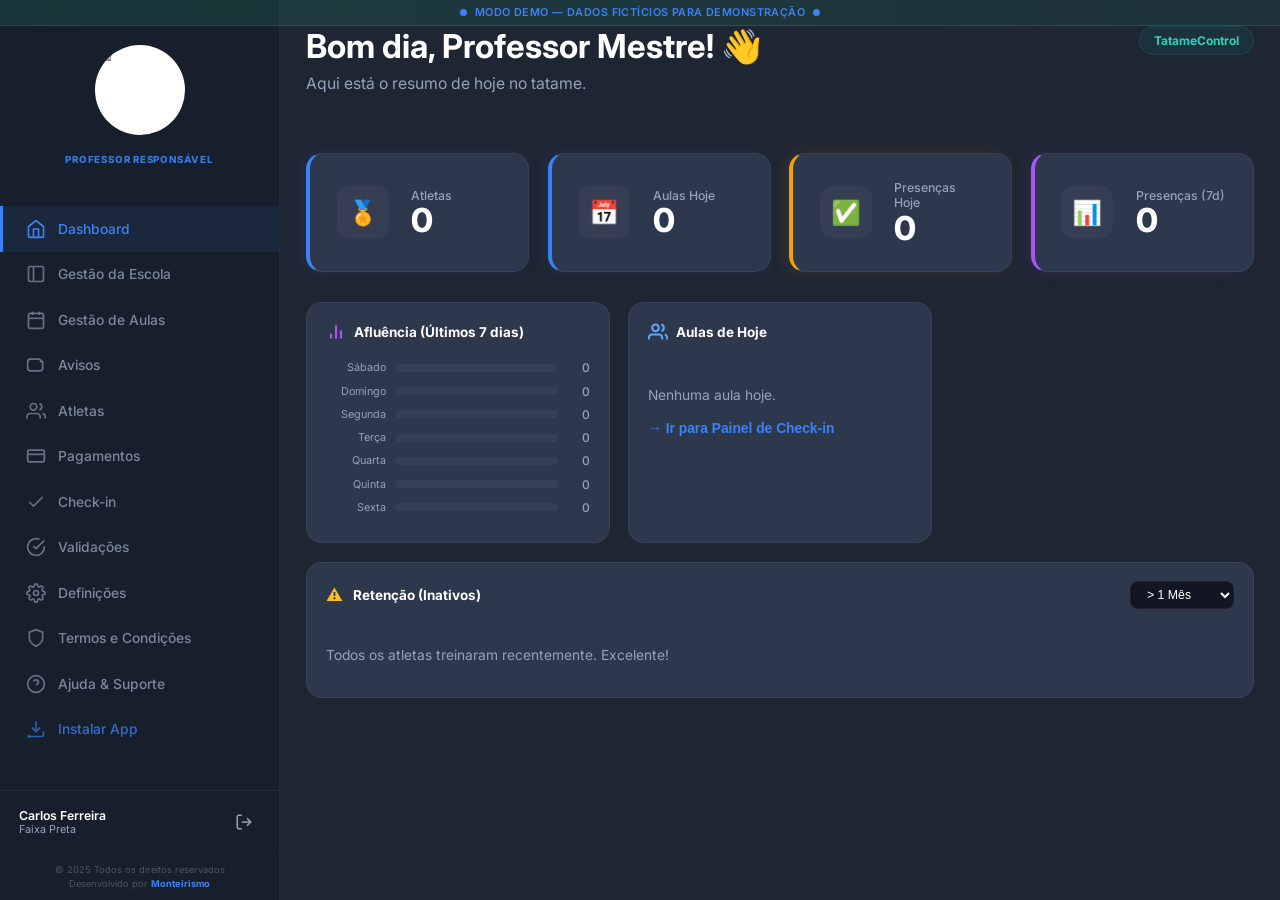
==== commit f1d032e5: "demo update" ====
--- a/demo.html
+++ b/demo.html
@@ -9,31 +9,32 @@
     /* ===== RESET & VARS ===== */
     *, *::before, *::after { box-sizing: border-box; margin: 0; padding: 0; }
     :root {
-      --primary: #2563eb;
-      --primary-dark: #1d4ed8;
-      --primary-glow: rgba(37, 99, 235, 0.2);
-      --bg-dark: #0a0a0c;
-      --bg-card: #111116;
-      --bg-hover: rgba(255,255,255,0.04);
-      --text-main: #f2f2f5;
-      --text-muted: #8a8a9a;
-      --danger: #ef4444;
-      --warning: #f0b429;
-      --blue: #3b82f6;
-      --purple: #8b5cf6;
-      --border: rgba(255,255,255,0.08);
-      --radius: 12px;
-      --sidebar-w: 240px;
-    }
-    html, body { height: 100%; overflow: hidden; font-family: 'Inter', system-ui, sans-serif; font-size: 14px; background: var(--bg-dark); color: var(--text-main); }
+      --primary: #3b82f6;
+      --primary-dark: #2563eb;
+      --primary-glow: rgba(59, 130, 246, 0.1);
+      --bg-dark: #1f2633;
+      --bg-card: #2e384d;
+      --sidebar-bg: #181f2c;
+      --bg-hover: rgba(255,255,255,0.03);
+      --text-main: #ffffff;
+      --text-muted: #94a3b8;
+      --danger: #f87171;
+      --warning: #f59e0b;
+      --success: #10b981;
+      --purple: #a855f7;
+      --border: rgba(255,255,255,0.05);
+      --radius: 16px;
+      --sidebar-w: 280px;
+    }
+    html, body { height: 100%; overflow: hidden; font-family: 'Inter', system-ui, sans-serif; font-size: 15px; background: var(--bg-dark); color: var(--text-main); -webkit-font-smoothing: antialiased; }
 
     /* ===== LAYOUT ===== */
-    .app { display: flex; height: 100%; overflow: hidden; }
+    .app { display: flex; flex: 1; min-height: 0; overflow: hidden; }
 
     /* ===== SIDEBAR ===== */
     .sidebar {
       width: var(--sidebar-w);
-      background: var(--bg-card);
+      background: var(--sidebar-bg);
       border-right: 1px solid var(--border);
       display: flex;
       flex-direction: column;
@@ -41,35 +42,27 @@
       overflow: hidden;
     }
     .sidebar-header {
-      padding: 1.25rem 1rem;
-      border-bottom: 1px solid var(--border);
+      padding: 3rem 1rem 2rem;
       display: flex;
       flex-direction: column;
       align-items: center;
-      gap: 0.6rem;
+      gap: 1.25rem;
     }
     .sidebar-logo-wrap {
-      width: 64px; height: 64px;
+      width: 90px; height: 90px;
       border-radius: 50%;
-      border: 2px solid var(--primary);
       background: white;
       display: flex; align-items: center; justify-content: center;
       overflow: hidden;
-      padding: 3px;
-    }
-    .sidebar-logo-wrap span {
-      font-size: 1.8rem;
+      padding: 0;
     }
     .role-badge {
-      background: rgba(16,185,129,0.12);
-      color: var(--primary);
-      border: 1px solid rgba(16,185,129,0.3);
-      padding: 2px 10px;
-      border-radius: 999px;
-      font-size: 0.7rem;
-      font-weight: 700;
+      color: #3b82f6;
+      font-size: 0.65rem;
+      font-weight: 800;
       text-transform: uppercase;
-      letter-spacing: 0.06em;
+      letter-spacing: 0.08em;
+      opacity: 0.9;
     }
     .sidebar-nav {
       flex: 1;
@@ -79,18 +72,19 @@
     .nav-item {
       display: flex;
       align-items: center;
-      gap: 0.65rem;
-      padding: 0.65rem 1.25rem;
-      color: var(--text-muted);
+      gap: 0.85rem;
+      padding: 0.85rem 1.5rem;
+      color: #94a3b8;
       cursor: pointer;
-      transition: all 0.18s;
-      font-size: 0.85rem;
+      transition: all 0.2s;
+      font-size: 0.92rem;
       font-weight: 500;
-      border-right: 3px solid transparent;
+      border-left: 3px solid transparent;
       user-select: none;
-    }
-    .nav-item:hover { background: rgba(255,255,255,0.04); color: var(--text-main); }
-    .nav-item.active { background: rgba(16,185,129,0.08); color: var(--primary); border-right-color: var(--primary); }
+      opacity: 0.8;
+    }
+    .nav-item:hover { background: rgba(255,255,255,0.02); color: var(--text-main); opacity: 1; }
+    .nav-item.active { background: rgba(59, 130, 246, 0.08); color: #3b82f6; border-left-color: #3b82f6; opacity: 1; }
     .nav-item svg { flex-shrink: 0; opacity: 0.8; }
     .nav-item.active svg { opacity: 1; }
     .sidebar-footer {
@@ -124,7 +118,9 @@
     /* ===== MAIN ===== */
     .main-content {
       flex: 1;
+      min-width: 0;
       overflow-y: auto;
+      overflow-x: hidden;
       padding: 1.75rem;
       background: var(--bg-dark);
     }
@@ -150,25 +146,30 @@
     .pill-gray  { background: rgba(255,255,255,0.07); color: var(--text-muted); border:1px solid var(--border); }
 
     /* ===== DASHBOARD ===== */
-    .stat-grid { display: grid; grid-template-columns: repeat(4,1fr); gap: 1rem; margin-bottom: 1.5rem; }
+    .stat-grid { display: grid; grid-template-columns: repeat(auto-fit, minmax(200px, 1fr)); gap: 1.25rem; margin-bottom: 2rem; }
     .stat-card {
       background: var(--bg-card);
       border: 1px solid var(--border);
-      border-radius: var(--radius);
-      padding: 1.1rem 1.25rem;
-      display: flex; align-items: center; gap: 1rem;
-      transition: transform 0.2s, box-shadow 0.2s;
-    }
-    .stat-card:hover { transform: translateY(-2px); box-shadow: 0 8px 24px rgba(0,0,0,0.3); }
-    .stat-card.green { border-left: 4px solid var(--primary); }
-    .stat-card.blue  { border-left: 4px solid #3b82f6; }
-    .stat-card.orange{ border-left: 4px solid #f59e0b; }
-    .stat-card.purple{ border-left: 4px solid #8b5cf6; }
-    .stat-icon { font-size: 1.6rem; flex-shrink: 0; }
-    .stat-label { font-size: 0.73rem; color: var(--text-muted); font-weight: 500; }
-    .stat-value { font-size: 1.75rem; font-weight: 700; line-height: 1; }
-
-    .dash-grid { display: grid; grid-template-columns: 1fr 1fr; gap: 1.25rem; }
+      border-radius: 16px;
+      padding: 1.75rem;
+      display: flex; align-items: center; gap: 1.5rem;
+      transition: all 0.2s;
+    }
+    .stat-card:hover { transform: translateY(-3px); box-shadow: 0 10px 30px rgba(0,0,0,0.2); }
+    .stat-card.blue   { border-left: 4px solid #3b82f6; box-shadow: -4px 0 16px rgba(59, 130, 246, 0.1); }
+    .stat-card.blue-2 { border-left: 4px solid #3b82f6; box-shadow: -4px 0 16px rgba(59, 130, 246, 0.1); }
+    .stat-card.orange { border-left: 4px solid #f59e0b; box-shadow: -4px 0 16px rgba(245, 158, 11, 0.1); }
+    .stat-card.purple { border-left: 4px solid #a855f7; box-shadow: -4px 0 16px rgba(168, 85, 247, 0.1); }
+    .stat-icon-box {
+      width: 52px; height: 52px; border-radius: 12px;
+      display: flex; align-items: center; justify-content: center;
+      background: rgba(255,255,255,0.03);
+      font-size: 1.6rem;
+    }
+    .stat-label { font-size: 0.82rem; color: var(--text-muted); font-weight: 500; margin-bottom: 0.1rem; }
+    .stat-value { font-size: 2.2rem; font-weight: 800; line-height: 1; }
+
+    .dash-grid { display: grid; grid-template-columns: repeat(auto-fit, minmax(300px, 1fr)); gap: 1.25rem; }
     .chart-bar-row { display:flex; align-items:center; gap:0.6rem; margin-bottom:0.55rem; }
     .chart-day { width:2.6rem; text-align:right; font-size:0.72rem; color:var(--text-muted); text-transform:capitalize; flex-shrink:0; }
     .chart-track { flex:1; background:rgba(255,255,255,0.06); border-radius:999px; height:10px; overflow:hidden; }
@@ -199,7 +200,8 @@
       transition:border-color 0.2s;
     }
     .search-input:focus { border-color:var(--primary); }
-    .athlete-table { width:100%; border-collapse:collapse; }
+    .athlete-table-wrapper { overflow-x: auto; width: 100%; }
+    .athlete-table { width:100%; border-collapse:collapse; white-space:nowrap; }
     .athlete-table thead th {
       text-align:left; font-size:0.72rem; font-weight:600;
       color:var(--text-muted); text-transform:uppercase; letter-spacing:0.06em;
@@ -229,7 +231,7 @@
     /* ===== CHECK-IN ===== */
     .checkin-header { display:flex; justify-content:space-between; align-items:center; margin-bottom:1.25rem; }
     .checkin-class-select {
-      display:grid; grid-template-columns:1fr 1fr; gap:0.75rem; margin-bottom:1.25rem;
+      display:grid; grid-template-columns:repeat(auto-fit, minmax(250px, 1fr)); gap:0.75rem; margin-bottom:1.25rem;
     }
     .checkin-class-card {
       background:var(--bg-card); border:1px solid var(--border);
@@ -257,7 +259,7 @@
     .checkin-btn.done { background:rgba(37,99,235,0.08); color:#60a5fa; border:1px solid rgba(37,99,235,0.2); cursor:default; }
 
     /* ===== AULAS ===== */
-    .classes-grid { display:grid; grid-template-columns:repeat(2,1fr); gap:1rem; }
+    .classes-grid { display:grid; grid-template-columns:repeat(auto-fit, minmax(280px, 1fr)); gap:1rem; }
     .class-card {
       background:var(--bg-card); border:1px solid var(--border);
       border-radius:var(--radius); padding:1.1rem;
@@ -296,8 +298,7 @@
     .demo-dot { width:7px; height:7px; border-radius:50%; background:var(--primary); animation:pulse 2s infinite; }
     @keyframes pulse { 0%,100%{opacity:1;transform:scale(1)} 50%{opacity:0.5;transform:scale(0.8)} }
     .app-wrapper { position:relative; height:100%; display:flex; flex-direction:column; }
-    .app-inner { flex:1; overflow:hidden; display:flex; flex-direction:column; }
-    .app-with-banner { padding-top:28px; }
+    .app-inner { flex:1; min-height:0; overflow:hidden; display:flex; flex-direction:column; }
 
     /* scrollbar */
     ::-webkit-scrollbar { width:4px; }
@@ -313,37 +314,65 @@
     <div class="demo-dot"></div>
   </div>
 
-  <div class="app-inner app-with-banner">
+  <div class="app-inner">
     <div class="app">
 
       <!-- SIDEBAR -->
       <nav class="sidebar">
         <div class="sidebar-header">
-          <div class="sidebar-logo-wrap" style="padding: 0; border: none; background: transparent;">
-            <img src="https://xohxgafjrafssdogkrpu.supabase.co/storage/v1/object/public/imagens/TatameControl_logo.png" alt="Logo" style="width: 100%; height: 100%; border-radius: 50%; object-fit: cover; border: 2px solid var(--primary);" />
-          </div>
-          <span class="role-badge">Admin</span>
+          <div class="sidebar-logo-wrap">
+            <img src="https://xohxgafjrafssdogkrpu.supabase.co/storage/v1/object/public/imagens/TatameControl_logo.png" alt="Logo" style="width: 100%; height: 100%; object-fit: cover;" />
+          </div>
+          <span class="role-badge">Professor Responsável</span>
         </div>
         <div class="sidebar-nav">
           <div class="nav-item active" onclick="showPage('dashboard',this)">
-            <svg width="18" height="18" viewBox="0 0 24 24" fill="none" stroke="currentColor" stroke-width="2"><rect x="3" y="3" width="7" height="7"/><rect x="14" y="3" width="7" height="7"/><rect x="3" y="14" width="7" height="7"/><rect x="14" y="14" width="7" height="7"/></svg>
+            <svg width="20" height="20" viewBox="0 0 24 24" fill="none" stroke="currentColor" stroke-width="2"><path d="M3 9l9-7 9 7v11a2 2 0 0 1-2 2H5a2 2 0 0 1-2-2z"/><polyline points="9 22 9 12 15 12 15 22"/></svg>
             Dashboard
           </div>
+          <div class="nav-item" onclick="showPage('escola',this)">
+            <svg width="20" height="20" viewBox="0 0 24 24" fill="none" stroke="currentColor" stroke-width="2"><rect x="3" y="3" width="18" height="18" rx="2" ry="2"/><line x1="9" y1="3" x2="9" y2="21"/></svg>
+            Gestão da Escola
+          </div>
           <div class="nav-item" onclick="showPage('aulas',this)">
-            <svg width="18" height="18" viewBox="0 0 24 24" fill="none" stroke="currentColor" stroke-width="2"><rect x="3" y="4" width="18" height="18" rx="2"/><line x1="16" y1="2" x2="16" y2="6"/><line x1="8" y1="2" x2="8" y2="6"/><line x1="3" y1="10" x2="21" y2="10"/></svg>
+            <svg width="20" height="20" viewBox="0 0 24 24" fill="none" stroke="currentColor" stroke-width="2"><rect x="3" y="4" width="18" height="18" rx="2"/><line x1="16" y1="2" x2="16" y2="6"/><line x1="8" y1="2" x2="8" y2="6"/><line x1="3" y1="10" x2="21" y2="10"/></svg>
             Gestão de Aulas
           </div>
+          <div class="nav-item" onclick="showPage('avisos',this)">
+            <svg width="20" height="20" viewBox="0 0 24 24" fill="none" stroke="currentColor" stroke-width="2"><path d="M18 8a3 3 0 0 0-3-3H5a3 3 0 0 0-3 3v8a3 3 0 0 0 3 3h12a3 3 0 0 0 3-3V8z"/><path d="M10 12h.01"/><path d="M14 12h.01"/><path d="M6 12h.01"/></svg>
+            Avisos
+          </div>
           <div class="nav-item" onclick="showPage('atletas',this)">
-            <svg width="18" height="18" viewBox="0 0 24 24" fill="none" stroke="currentColor" stroke-width="2"><path d="M17 21v-2a4 4 0 0 0-4-4H5a4 4 0 0 0-4 4v2"/><circle cx="9" cy="7" r="4"/><path d="M23 21v-2a4 4 0 0 0-3-3.87"/><path d="M16 3.13a4 4 0 0 1 0 7.75"/></svg>
+            <svg width="20" height="20" viewBox="0 0 24 24" fill="none" stroke="currentColor" stroke-width="2"><path d="M17 21v-2a4 4 0 0 0-4-4H5a4 4 0 0 0-4 4v2"/><circle cx="9" cy="7" r="4"/><path d="M23 21v-2a4 4 0 0 0-3-3.87"/><path d="M16 3.13a4 4 0 0 1 0 7.75"/></svg>
             Atletas
           </div>
           <div class="nav-item" onclick="showPage('pagamentos',this)">
-            <svg width="18" height="18" viewBox="0 0 24 24" fill="none" stroke="currentColor" stroke-width="2"><rect x="2" y="5" width="20" height="14" rx="2"/><line x1="2" y1="10" x2="22" y2="10"/></svg>
+            <svg width="20" height="20" viewBox="0 0 24 24" fill="none" stroke="currentColor" stroke-width="2"><rect x="2" y="5" width="20" height="14" rx="2"/><line x1="2" y1="10" x2="22" y2="10"/></svg>
             Pagamentos
           </div>
           <div class="nav-item" onclick="showPage('checkin',this)">
-            <svg width="18" height="18" viewBox="0 0 24 24" fill="none" stroke="currentColor" stroke-width="2"><path d="M12 22s8-4 8-10V5l-8-3-8 3v7c0 6 8 10 8 10z"/><path d="M9 12l2 2 4-4"/></svg>
+            <svg width="20" height="20" viewBox="0 0 24 24" fill="none" stroke="currentColor" stroke-width="2"><polyline points="20 6 9 17 4 12"/></svg>
             Check-in
+          </div>
+          <div class="nav-item" onclick="showPage('validacoes',this)">
+            <svg width="20" height="20" viewBox="0 0 24 24" fill="none" stroke="currentColor" stroke-width="2"><path d="M22 11.08V12a10 10 0 1 1-5.93-9.14"/><polyline points="22 4 12 14.01 9 11.01"/></svg>
+            Validações
+          </div>
+          <div class="nav-item" onclick="showPage('definicoes',this)">
+            <svg width="20" height="20" viewBox="0 0 24 24" fill="none" stroke="currentColor" stroke-width="2"><circle cx="12" cy="12" r="3"/><path d="M19.4 15a1.65 1.65 0 0 0 .33 1.82l.06.06a2 2 0 0 1 0 2.83 2 2 0 0 1-2.83 0l-.06-.06a1.65 1.65 0 0 0-1.82-.33 1.65 1.65 0 0 0-1 1.51V21a2 2 0 0 1-2 2 2 2 0 0 1-2-2v-.09A1.65 1.65 0 0 0 9 19.4a1.65 1.65 0 0 0-1.82.33l-.06.06a2 2 0 0 1-2.83 0 2 2 0 0 1 0-2.83l.06-.06a1.65 1.65 0 0 0 .33-1.82 1.65 1.65 0 0 0-1.51-1H3a2 2 0 0 1-2-2 2 2 0 0 1 2-2h.09A1.65 1.65 0 0 0 4.6 9a1.65 1.65 0 0 0-.33-1.82l-.06-.06a2 2 0 0 1 0-2.83 2 2 0 0 1 2.83 0l.06.06a1.65 1.65 0 0 0 1.82.33H9a1.65 1.65 0 0 0 1-1.51V3a2 2 0 0 1 2-2 2 2 0 0 1 2 2v.09a1.65 1.65 0 0 0 1 1.51 1.65 1.65 0 0 0 1.82-.33l.06-.06a2 2 0 0 1 2.83 0 2 2 0 0 1 0 2.83l-.06.06a1.65 1.65 0 0 0-.33 1.82V9a1.65 1.65 0 0 0 1.51 1H21a2 2 0 0 1 2 2 2 2 0 0 1-2 2h-.09a1.65 1.65 0 0 0-1.51 1z"/></svg>
+            Definições
+          </div>
+          <div class="nav-item" onclick="showPage('termos',this)">
+            <svg width="20" height="20" viewBox="0 0 24 24" fill="none" stroke="currentColor" stroke-width="2"><path d="M12 22s8-4 8-10V5l-8-3-8 3v7c0 6 8 10 8 10z"/></svg>
+            Termos e Condições
+          </div>
+          <div class="nav-item" onclick="showPage('ajuda',this)">
+            <svg width="20" height="20" viewBox="0 0 24 24" fill="none" stroke="currentColor" stroke-width="2"><circle cx="12" cy="12" r="10"/><path d="M9.09 9a3 3 0 0 1 5.83 1c0 2-3 3-3 3"/><line x1="12" y1="17" x2="12.01" y2="17"/></svg>
+            Ajuda & Suporte
+          </div>
+          <div class="nav-item" style="margin-top: auto; color: #3b82f6;" onclick="showPage('instalar',this)">
+            <svg width="20" height="20" viewBox="0 0 24 24" fill="none" stroke="currentColor" stroke-width="2"><path d="M21 15v4a2 2 0 0 1-2 2H5a2 2 0 0 1-2-2v4"/><polyline points="7 10 12 15 17 10"/><line x1="12" y1="15" x2="12" y2="3"/></svg>
+            Instalar App
           </div>
         </div>
         <div class="sidebar-footer">
@@ -366,75 +395,68 @@
 
         <!-- ===== DASHBOARD ===== -->
         <div class="page active" id="page-dashboard">
-          <div style="display:flex;justify-content:space-between;align-items:flex-start;margin-bottom:1.5rem;">
+          <div style="display:flex;justify-content:space-between;align-items:flex-start;margin-bottom:2.5rem;">
             <div>
-              <div class="page-title">Boa tarde, Admin Carlos! 👋</div>
-              <div class="page-subtitle">Aqui está o resumo de hoje no tatame.</div>
-            </div>
-            <span class="pill pill-green" style="font-size:0.78rem;padding:4px 12px;">Academia Cobra Kai</span>
+              <div class="page-title" style="font-size: 2.2rem; margin-bottom: 0.5rem;">Bom dia, Professor Mestre! 👋</div>
+              <div class="page-subtitle" style="font-size: 1.05rem;">Aqui está o resumo de hoje no tatame.</div>
+            </div>
+            <span style="background: rgba(13, 148, 136, 0.1); border: 1px solid rgba(13, 148, 136, 0.2); color: #2dd4bf; font-weight: 700; font-size: 0.8rem; padding: 6px 14px; border-radius: 999px;">TatameControl</span>
           </div>
 
           <div class="stat-grid">
-            <div class="stat-card green">
-              <div class="stat-icon">🏅</div>
-              <div><div class="stat-label">Atletas</div><div class="stat-value">47</div></div>
-            </div>
             <div class="stat-card blue">
-              <div class="stat-icon">📅</div>
-              <div><div class="stat-label">Aulas Hoje</div><div class="stat-value">3</div></div>
+              <div class="stat-icon-box">🏅</div>
+              <div><div class="stat-label">Atletas</div><div class="stat-value">0</div></div>
+            </div>
+            <div class="stat-card blue-2">
+              <div class="stat-icon-box">📅</div>
+              <div><div class="stat-label">Aulas Hoje</div><div class="stat-value">0</div></div>
             </div>
             <div class="stat-card orange">
-              <div class="stat-icon">✅</div>
-              <div><div class="stat-label">Presenças Hoje</div><div class="stat-value">18</div></div>
+              <div class="stat-icon-box">✅</div>
+              <div><div class="stat-label">Presenças Hoje</div><div class="stat-value">0</div></div>
             </div>
             <div class="stat-card purple">
-              <div class="stat-icon">📊</div>
-              <div><div class="stat-label">Presenças (7d)</div><div class="stat-value">94</div></div>
+              <div class="stat-icon-box">📊</div>
+              <div><div class="stat-label">Presenças (7d)</div><div class="stat-value">0</div></div>
             </div>
           </div>
 
           <div class="dash-grid">
             <!-- Gráfico -->
             <div class="card">
-              <div class="card-title">📈 Afluência — Últimos 7 dias</div>
-              <div id="chart"></div>
+              <div class="card-title" style="display: flex; align-items: center; gap: 8px;">
+                <svg width="20" height="20" viewBox="0 0 24 24" fill="none" stroke="#a855f7" stroke-width="2.5"><line x1="18" y1="20" x2="18" y2="10"/><line x1="12" y1="20" x2="12" y2="4"/><line x1="6" y1="20" x2="6" y2="14"/></svg>
+                Afluência (Últimos 7 dias)
+              </div>
+              <div id="chart" style="margin-top: 1.25rem;"></div>
             </div>
 
             <!-- Aulas de Hoje -->
             <div class="card">
-              <div class="card-title">🥋 Aulas de Hoje</div>
-              <div class="class-row">
-                <div><div class="class-row-title">BJJ Fundamentos</div><div class="class-row-time">⏱ 09:00 – 10:00</div></div>
-                <span class="pill pill-green">8 inscritos</span>
-              </div>
-              <div class="class-row">
-                <div><div class="class-row-title">Treino Geral</div><div class="class-row-time">⏱ 12:00 – 13:00</div></div>
-                <span class="pill pill-green">6 inscritos</span>
-              </div>
-              <div class="class-row">
-                <div><div class="class-row-title">Competição Avançado</div><div class="class-row-time">⏱ 19:00 – 20:30</div></div>
-                <span class="pill pill-green">4 inscritos</span>
-              </div>
-              <a href="#" style="display:block;margin-top:0.75rem;font-size:0.78rem;color:var(--primary);font-weight:600;" onclick="showPage('checkin',document.querySelector('.nav-item:nth-child(5)'));return false;">→ Ir para Check-in</a>
+              <div class="card-title" style="display: flex; align-items: center; gap: 8px;">
+                <svg width="20" height="20" viewBox="0 0 24 24" fill="none" stroke="#60a5fa" stroke-width="2.5"><path d="M17 21v-2a4 4 0 0 0-4-4H5a4 4 0 0 0-4 4v2"/><circle cx="9" cy="7" r="4"/><path d="M23 21v-2a4 4 0 0 0-3-3.87"/><path d="M16 3.13a4 4 0 0 1 0 7.75"/></svg>
+                Aulas de Hoje
+              </div>
+              <div style="padding: 2rem 0; color: var(--text-muted); font-size: 0.92rem;">
+                <p>Nenhuma aula hoje.</p>
+                <button onclick="showPage('checkin', document.querySelectorAll('.nav-item')[6])" style="display:inline-block;margin-top:1.25rem;color:#3b82f6;font-weight:600;text-decoration:none;background:none;border:none;cursor:pointer;font-size:inherit;padding:0;">→ Ir para Painel de Check-in</button>
+              </div>
             </div>
 
             <!-- Retenção -->
             <div class="card" style="grid-column:1/-1;">
-              <div style="display:flex;justify-content:space-between;align-items:center;margin-bottom:1rem;">
-                <div class="card-title" style="margin:0;">⚠️ Retenção — Inativos há mais de 30 dias</div>
-                <span class="pill pill-yellow">3 atletas</span>
-              </div>
-              <div class="class-row">
-                <div><div class="class-row-title">Pedro Alves</div><div class="class-row-time" style="display:flex;align-items:center;gap:5px;"><span class="belt-dot" style="background:#2563eb;"></span>Faixa Azul</div></div>
-                <span class="pill pill-red">38 dias</span>
-              </div>
-              <div class="class-row">
-                <div><div class="class-row-title">Marta Santos</div><div class="class-row-time" style="display:flex;align-items:center;gap:5px;"><span class="belt-dot" style="background:#fff;border:1px solid #555;"></span>Faixa Branca</div></div>
-                <span class="pill pill-red">45 dias</span>
-              </div>
-              <div class="class-row">
-                <div><div class="class-row-title">João Nunes</div><div class="class-row-time" style="display:flex;align-items:center;gap:5px;"><span class="belt-dot" style="background:#9333ea;"></span>Faixa Roxa</div></div>
-                <span class="pill pill-red">31 dias</span>
+              <div style="display:flex;justify-content:space-between;align-items:center;margin-bottom:1.5rem;">
+                <div class="card-title" style="margin:0;display: flex; align-items: center; gap: 10px;">
+                  <span style="color: #fbbf24; font-size: 1.1rem;">⚠️</span> Retenção (Inativos)
+                </div>
+                <select style="background: #111622; border: 1px solid var(--border); color: var(--text-main); padding: 5px 12px; border-radius: 8px; font-size: 0.82rem; outline: none; cursor: pointer;">
+                  <option>&gt; 1 Mês</option>
+                  <option>&gt; 3 Meses</option>
+                </select>
+              </div>
+              <div style="padding: 1rem 0; color: #94a3b8; font-size: 0.92rem;">
+                Todos os atletas treinaram recentemente. Excelente!
               </div>
             </div>
           </div>
@@ -565,18 +587,20 @@
             <span class="pill pill-green" style="flex-shrink:0;">47 atletas</span>
           </div>
           <div class="card" style="padding:0;overflow:hidden;">
-            <table class="athlete-table" id="athlete-table">
-              <thead>
-                <tr>
-                  <th>Nome</th>
-                  <th>Faixa</th>
-                  <th>Presenças</th>
-                  <th>Estado</th>
-                  <th>Escola</th>
-                </tr>
-              </thead>
-              <tbody id="athlete-tbody"></tbody>
-            </table>
+            <div class="athlete-table-wrapper">
+              <table class="athlete-table" id="athlete-table">
+                <thead>
+                  <tr>
+                    <th>Nome</th>
+                    <th>Faixa</th>
+                    <th>Presenças</th>
+                    <th>Estado</th>
+                    <th>Escola</th>
+                  </tr>
+                </thead>
+                <tbody id="athlete-tbody"></tbody>
+              </table>
+            </div>
           </div>
         </div>
 
@@ -585,7 +609,7 @@
           <div class="page-title">Pagamentos</div>
           <div class="page-subtitle">Controlo de mensalidades e estado financeiro.</div>
 
-          <div style="display:grid;grid-template-columns:repeat(3,1fr);gap:1rem;margin-bottom:1.5rem;">
+          <div style="display:grid;grid-template-columns:repeat(auto-fit, minmax(160px, 1fr));gap:1rem;margin-bottom:1.5rem;">
             <div class="card" style="text-align:center;">
               <div style="font-size:1.6rem;font-weight:700;color:var(--primary);">39</div>
               <div style="font-size:0.72rem;color:var(--text-muted);margin-top:2px;">Pagamentos em Dia</div>
@@ -634,6 +658,14 @@
           <div class="checkin-list" id="checkin-list"></div>
         </div>
 
+        <!-- Placeholder Page -->
+        <div class="page" id="page-escola"> <div class="page-title">Gestão da Escola</div> <p class="page-subtitle">Em desenvolvimento...</p> </div>
+        <div class="page" id="page-avisos"> <div class="page-title">Avisos</div> <p class="page-subtitle">Em desenvolvimento...</p> </div>
+        <div class="page" id="page-validacoes"> <div class="page-title">Validações</div> <p class="page-subtitle">Em desenvolvimento...</p> </div>
+        <div class="page" id="page-definicoes"> <div class="page-title">Definições</div> <p class="page-subtitle">Em desenvolvimento...</p> </div>
+        <div class="page" id="page-termos"> <div class="page-title">Termos e Condições</div> <p class="page-subtitle">Em desenvolvimento...</p> </div>
+        <div class="page" id="page-ajuda"> <div class="page-title">Ajuda & Suporte</div> <p class="page-subtitle">Em desenvolvimento...</p> </div>
+        <div class="page" id="page-instalar"> <div class="page-title">Instalar App</div> <p class="page-subtitle">Descarrega a aplicação para o teu dispositivo.</p> </div>
       </main>
     </div>
   </div>
@@ -707,19 +739,16 @@
 
 // ===== CHART =====
 const chartData = [
-  {day:'seg', count:14}, {day:'ter', count:9}, {day:'qua', count:18},
-  {day:'qui', count:11}, {day:'sex', count:16}, {day:'sáb', count:22}, {day:'dom', count:4}
+  {day:'Sábado', count:0}, {day:'Domingo', count:0}, {day:'Segunda', count:0},
+  {day:'Terça', count:0}, {day:'Quarta', count:0}, {day:'Quinta', count:0}, {day:'Sexta', count:0}
 ];
-const maxC = Math.max(...chartData.map(d=>d.count));
 const chartEl = document.getElementById('chart');
 chartData.forEach(d => {
-  const pct = Math.max(4, Math.round((d.count/maxC)*100));
-  const highlighted = d.count === maxC;
   chartEl.innerHTML += `
     <div class="chart-bar-row">
-      <span class="chart-day">${d.day}</span>
-      <div class="chart-track"><div class="chart-fill" style="width:${pct}%;${highlighted?'':'background:rgba(16,185,129,0.5);'}"></div></div>
-      <span class="chart-count" style="color:${d.count===0?'var(--text-muted)':'white'}">${d.count}</span>
+      <span class="chart-day" style="width: 4rem;">${d.day}</span>
+      <div class="chart-track" style="background: rgba(255,255,255,0.04); height: 8px; border-radius: 4px;"><div class="chart-fill" style="width:0%; background: #3b82f6;"></div></div>
+      <span class="chart-count" style="color:var(--text-muted); font-weight: 500;">0</span>
     </div>`;
 });
 
@@ -814,17 +843,26 @@
 renderCheckin();
 
 // ===== LISTEN FOR EXTERNAL TAB NAVIGATION =====
+// Mapa: page id -> índice real na sidebar
+const navIndexMap = {
+  'dashboard':  0,
+  'escola':     1,
+  'aulas':      2,
+  'avisos':     3,
+  'atletas':    4,
+  'pagamentos': 5,
+  'checkin':    6,
+  'validacoes': 7,
+  'definicoes': 8,
+  'termos':     9,
+  'ajuda':      10,
+  'instalar':   11
+};
+
 window.addEventListener('message', (event) => {
   if (event.data && event.data.action === 'navigate') {
     const page = event.data.page;
-    const navMap = {
-      'dashboard': 0,
-      'aulas': 1,
-      'atletas': 2,
-      'pagamentos': 3,
-      'checkin': 4
-    };
-    const idx = navMap[page];
+    const idx = navIndexMap[page];
     if (idx !== undefined) {
       const navItems = document.querySelectorAll('.nav-item');
       if (navItems[idx]) {
